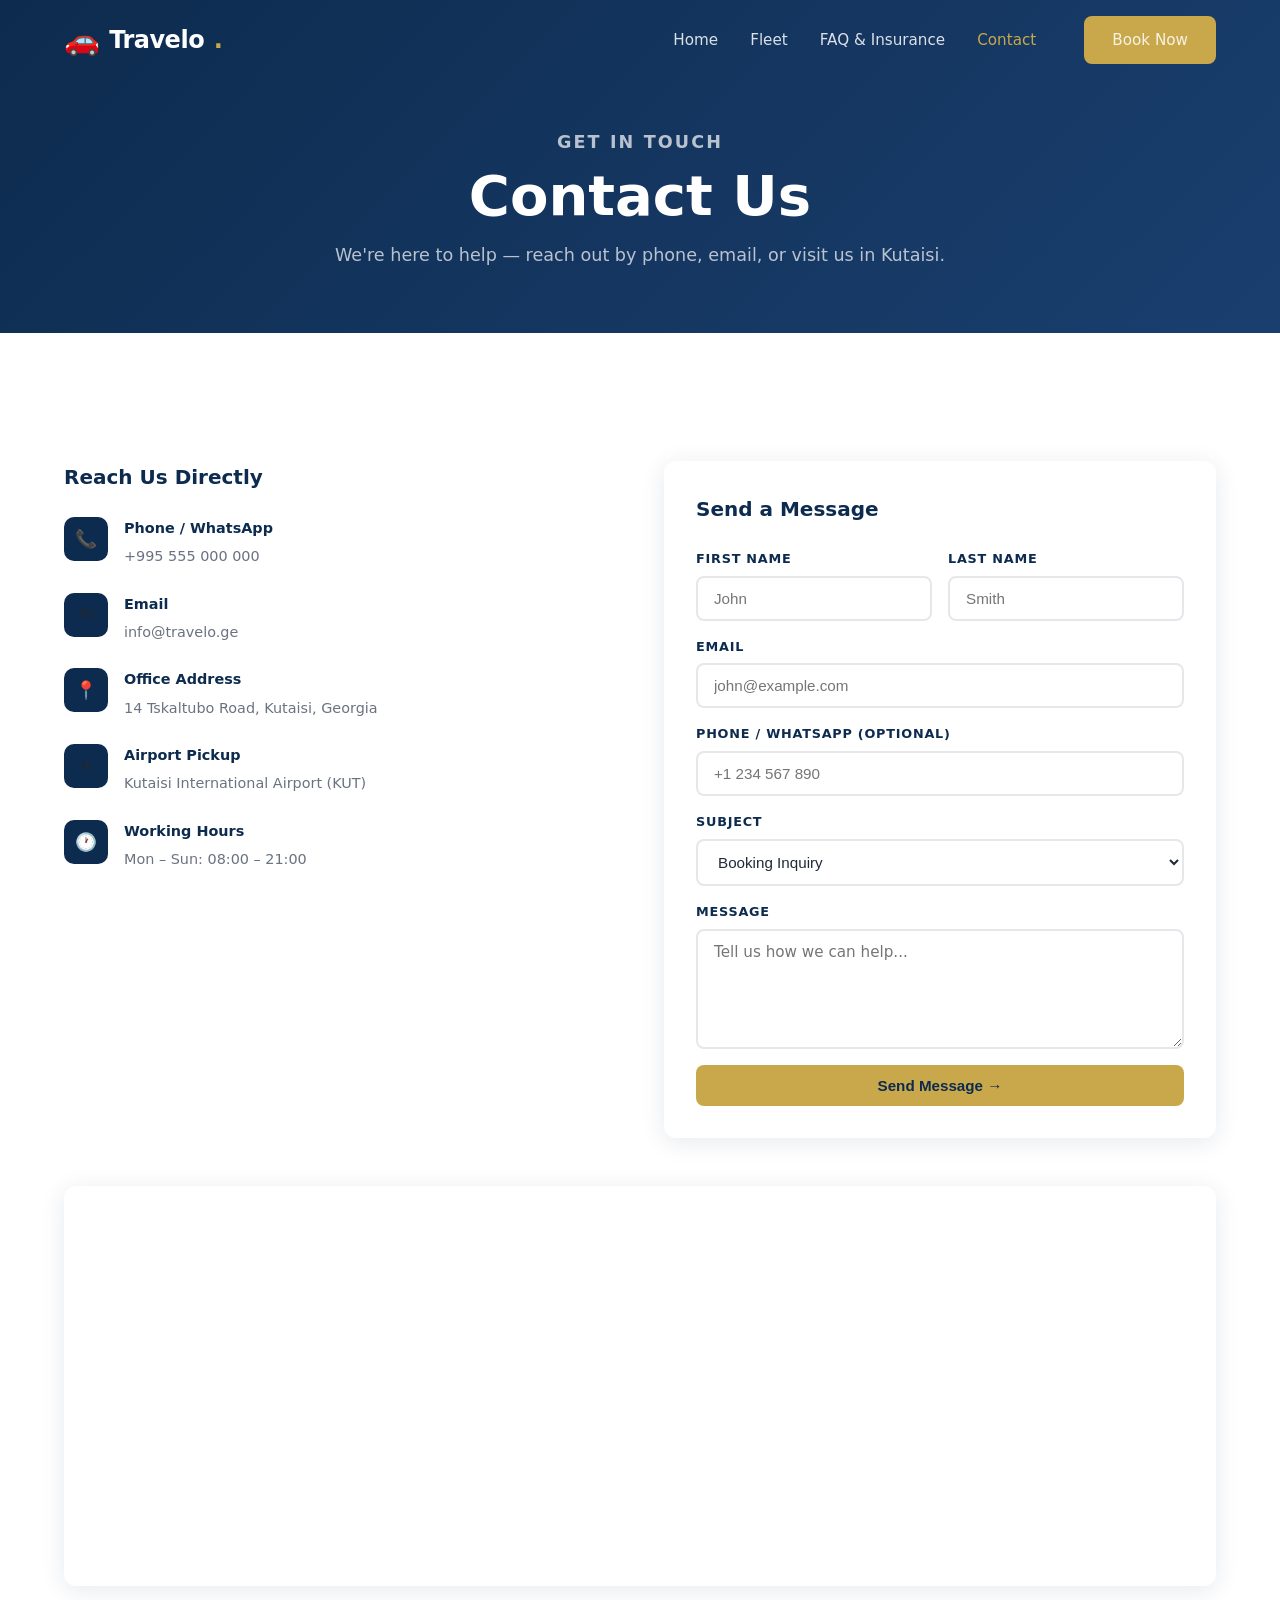
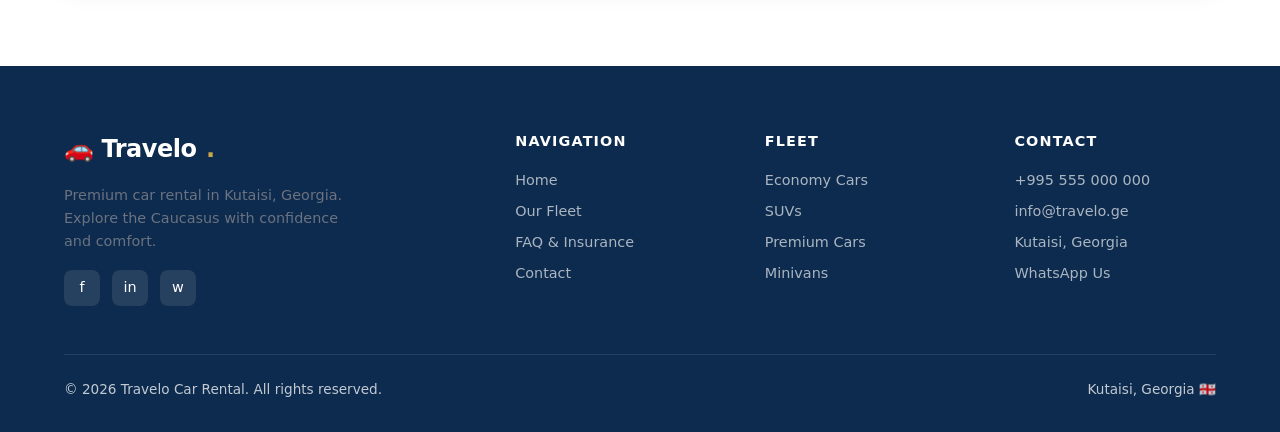
==== contact.html @ a62c53f2 "Add contact page with real map, update branding to Travelo" ====
<!DOCTYPE html>
<html lang="en">
<head>
  <meta charset="UTF-8" />
  <meta name="viewport" content="width=device-width, initial-scale=1.0" />
  <title>Contact – Travelo Car Rental Kutaisi</title>
  <meta name="description" content="Contact Travelo Car Rental in Kutaisi, Georgia. Call, email, or visit us." />
  <link rel="stylesheet" href="css/styles.css" />
</head>
<body>

<!-- NAVBAR -->
<nav class="navbar scrolled">
  <div class="container">
    <a href="index.html" class="logo">
      <span class="logo-icon">🚗</span>
      Travelo<span>.</span>
    </a>
    <ul class="nav-links">
      <li><a href="index.html">Home</a></li>
      <li><a href="fleet.html">Fleet</a></li>
      <li><a href="faq.html">FAQ & Insurance</a></li>
      <li><a href="contact.html" class="active">Contact</a></li>
      <li class="nav-cta"><a href="index.html#booking" class="btn btn-primary">Book Now</a></li>
    </ul>
    <button class="hamburger" aria-label="Toggle menu">
      <span></span><span></span><span></span>
    </button>
  </div>
</nav>

<!-- PAGE HERO -->
<section class="page-hero">
  <div class="container">
    <p class="section-label">Get in Touch</p>
    <h1>Contact Us</h1>
    <p>We're here to help — reach out by phone, email, or visit us in Kutaisi.</p>
  </div>
</section>

<!-- CONTACT SECTION -->
<section class="section">
  <div class="container">
    <div class="contact-grid">

      <!-- Contact Info -->
      <div class="contact-info">
        <h3>Reach Us Directly</h3>

        <div class="contact-item">
          <div class="contact-item-icon">📞</div>
          <div class="contact-item-text">
            <strong>Phone / WhatsApp</strong>
            <span><a href="tel:+995555000000">+995 555 000 000</a></span>
          </div>
        </div>

        <div class="contact-item">
          <div class="contact-item-icon">✉️</div>
          <div class="contact-item-text">
            <strong>Email</strong>
            <span><a href="mailto:info@travelo.ge">info@travelo.ge</a></span>
          </div>
        </div>

        <div class="contact-item">
          <div class="contact-item-icon">📍</div>
          <div class="contact-item-text">
            <strong>Office Address</strong>
            <span>14 Tskaltubo Road, Kutaisi, Georgia</span>
          </div>
        </div>

        <div class="contact-item">
          <div class="contact-item-icon">✈️</div>
          <div class="contact-item-text">
            <strong>Airport Pickup</strong>
            <span>Kutaisi International Airport (KUT)</span>
          </div>
        </div>

        <div class="contact-item">
          <div class="contact-item-icon">🕐</div>
          <div class="contact-item-text">
            <strong>Working Hours</strong>
            <span>Mon – Sun: 08:00 – 21:00</span>
          </div>
        </div>
      </div>

      <!-- Contact Form -->
      <div class="contact-form">
        <h3>Send a Message</h3>
        <form id="contactForm">
          <div class="form-row">
            <div class="form-group">
              <label for="firstName">First Name</label>
              <input type="text" id="firstName" placeholder="John" required />
            </div>
            <div class="form-group">
              <label for="lastName">Last Name</label>
              <input type="text" id="lastName" placeholder="Smith" required />
            </div>
          </div>
          <div class="form-group">
            <label for="email">Email</label>
            <input type="email" id="email" placeholder="john@example.com" required />
          </div>
          <div class="form-group">
            <label for="phone">Phone / WhatsApp (optional)</label>
            <input type="tel" id="phone" placeholder="+1 234 567 890" />
          </div>
          <div class="form-group">
            <label for="subject">Subject</label>
            <select id="subject">
              <option>Booking Inquiry</option>
              <option>Pricing Question</option>
              <option>Airport Pickup</option>
              <option>Insurance Question</option>
              <option>Other</option>
            </select>
          </div>
          <div class="form-group">
            <label for="message">Message</label>
            <textarea id="message" placeholder="Tell us how we can help..." required></textarea>
          </div>
          <button type="submit" class="btn btn-primary" style="width:100%;justify-content:center;">Send Message →</button>
        </form>
      </div>

    </div>

    <!-- MAP -->
    <div class="map-container">
      <iframe
        src="https://www.google.com/maps/embed?pb=!1m18!1m12!1m3!1d47803.45!2d42.6845!3d42.2679!2m3!1f0!2f0!3f0!3m2!1i1024!2i768!4f13.1!3m3!1m2!1s0x405c8b2e9b1e1e1f%3A0x1234567890abcdef!2sKutaisi%2C%20Georgia!5e0!3m2!1sen!2s!4v1234567890"
        allowfullscreen=""
        loading="lazy"
        referrerpolicy="no-referrer-when-downgrade"
        title="Travelo Car Rental location in Kutaisi, Georgia">
      </iframe>
    </div>
  </div>
</section>

<!-- FOOTER -->
<footer class="footer">
  <div class="container">
    <div class="footer-grid">
      <div class="footer-brand">
        <a href="index.html" class="logo">🚗 Travelo<span>.</span></a>
        <p>Premium car rental in Kutaisi, Georgia. Explore the Caucasus with confidence and comfort.</p>
        <div class="social-links mt-2">
          <a href="#" class="social-link" aria-label="Facebook">f</a>
          <a href="#" class="social-link" aria-label="Instagram">in</a>
          <a href="#" class="social-link" aria-label="WhatsApp">w</a>
        </div>
      </div>
      <div class="footer-col">
        <h4>Navigation</h4>
        <a href="index.html">Home</a>
        <a href="fleet.html">Our Fleet</a>
        <a href="faq.html">FAQ & Insurance</a>
        <a href="contact.html">Contact</a>
      </div>
      <div class="footer-col">
        <h4>Fleet</h4>
        <a href="fleet.html">Economy Cars</a>
        <a href="fleet.html">SUVs</a>
        <a href="fleet.html">Premium Cars</a>
        <a href="fleet.html">Minivans</a>
      </div>
      <div class="footer-col">
        <h4>Contact</h4>
        <a href="tel:+995555000000">+995 555 000 000</a>
        <a href="mailto:info@travelo.ge">info@travelo.ge</a>
        <a href="#">Kutaisi, Georgia</a>
        <a href="#">WhatsApp Us</a>
      </div>
    </div>
    <div class="footer-bottom">
      <span>© 2026 Travelo Car Rental. All rights reserved.</span>
      <span>Kutaisi, Georgia 🇬🇪</span>
    </div>
  </div>
</footer>

<script src="js/main.js"></script>
</body>
</html>
---- css/styles.css ----
/* ===== RESET & BASE ===== */
*, *::before, *::after { box-sizing: border-box; margin: 0; padding: 0; }

:root {
  --navy: #0d2b4e;
  --navy-light: #1a3f6f;
  --gold: #c9a84c;
  --gold-light: #e8c96a;
  --white: #ffffff;
  --off-white: #f5f7fa;
  --gray: #6b7280;
  --gray-light: #e5e7eb;
  --text: #1f2937;
  --shadow: 0 4px 24px rgba(13,43,78,0.10);
  --radius: 12px;
  --transition: 0.25s ease;
}

html { scroll-behavior: smooth; }

body {
  font-family: 'Segoe UI', system-ui, -apple-system, sans-serif;
  color: var(--text);
  background: var(--white);
  line-height: 1.6;
}

img { max-width: 100%; display: block; }
a { text-decoration: none; color: inherit; }
ul { list-style: none; }

/* ===== TYPOGRAPHY ===== */
h1 { font-size: clamp(2rem, 5vw, 3.5rem); font-weight: 800; line-height: 1.15; }
h2 { font-size: clamp(1.6rem, 3vw, 2.4rem); font-weight: 700; }
h3 { font-size: 1.25rem; font-weight: 600; }
p  { color: var(--gray); }

.section-label {
  display: inline-block;
  font-size: 0.8rem;
  font-weight: 700;
  letter-spacing: 0.12em;
  text-transform: uppercase;
  color: var(--gold);
  margin-bottom: 0.5rem;
}

/* ===== BUTTONS ===== */
.btn {
  display: inline-flex;
  align-items: center;
  gap: 0.5rem;
  padding: 0.75rem 1.75rem;
  border-radius: 8px;
  font-weight: 600;
  font-size: 0.95rem;
  cursor: pointer;
  border: none;
  transition: var(--transition);
}

.btn-primary {
  background: var(--gold);
  color: var(--navy);
}
.btn-primary:hover { background: var(--gold-light); transform: translateY(-1px); }

.btn-outline {
  background: transparent;
  color: var(--white);
  border: 2px solid var(--white);
}
.btn-outline:hover { background: var(--white); color: var(--navy); }

.btn-navy {
  background: var(--navy);
  color: var(--white);
}
.btn-navy:hover { background: var(--navy-light); transform: translateY(-1px); }

/* ===== LAYOUT ===== */
.container { max-width: 1200px; margin: 0 auto; padding: 0 1.5rem; }
.section { padding: 5rem 0; }
.section-alt { background: var(--off-white); }

/* ===== NAVBAR ===== */
.navbar {
  position: fixed;
  top: 0; left: 0; right: 0;
  z-index: 1000;
  padding: 1rem 0;
  transition: var(--transition);
}
.navbar.scrolled {
  background: var(--navy);
  box-shadow: var(--shadow);
  padding: 0.6rem 0;
}
.navbar .container {
  display: flex;
  align-items: center;
  justify-content: space-between;
}
.logo {
  display: flex;
  align-items: center;
  gap: 0.6rem;
  color: var(--white);
  font-size: 1.5rem;
  font-weight: 800;
  letter-spacing: -0.02em;
}
.logo span { color: var(--gold); }
.logo-icon { font-size: 1.8rem; }

.nav-links {
  display: flex;
  align-items: center;
  gap: 2rem;
}
.nav-links a {
  color: rgba(255,255,255,0.85);
  font-weight: 500;
  font-size: 0.95rem;
  transition: var(--transition);
}
.nav-links a:hover, .nav-links a.active { color: var(--gold); }

.nav-cta { margin-left: 1rem; }

.hamburger {
  display: none;
  flex-direction: column;
  gap: 5px;
  cursor: pointer;
  background: none;
  border: none;
  padding: 4px;
}
.hamburger span {
  display: block;
  width: 24px;
  height: 2px;
  background: var(--white);
  border-radius: 2px;
  transition: var(--transition);
}

/* ===== HERO ===== */
.hero {
  min-height: 100vh;
  background: linear-gradient(135deg, var(--navy) 0%, var(--navy-light) 60%, #1e4d8c 100%);
  display: flex;
  align-items: center;
  position: relative;
  overflow: hidden;
  padding-top: 80px;
}
.hero::before {
  content: '';
  position: absolute;
  inset: 0;
  background: url('https://images.unsplash.com/photo-1503376780353-7e6692767b70?w=1600&q=80') center/cover no-repeat;
  opacity: 0.12;
}
.hero-content {
  position: relative;
  z-index: 1;
  max-width: 680px;
}
.hero-content h1 { color: var(--white); margin-bottom: 1rem; }
.hero-content p {
  color: rgba(255,255,255,0.75);
  font-size: 1.15rem;
  margin-bottom: 2rem;
  max-width: 520px;
}
.hero-badges {
  display: flex;
  gap: 1.5rem;
  margin-top: 2.5rem;
  flex-wrap: wrap;
}
.hero-badge {
  display: flex;
  align-items: center;
  gap: 0.5rem;
  color: rgba(255,255,255,0.8);
  font-size: 0.9rem;
}
.hero-badge .icon { color: var(--gold); font-size: 1.1rem; }

/* ===== BOOKING FORM ===== */
.booking-section {
  background: var(--white);
  padding: 0;
  margin-top: -1px;
}
.booking-card {
  background: var(--white);
  border-radius: var(--radius);
  box-shadow: 0 8px 40px rgba(13,43,78,0.15);
  padding: 2rem;
  margin-top: -3rem;
  position: relative;
  z-index: 10;
}
.booking-card h2 {
  font-size: 1.3rem;
  color: var(--navy);
  margin-bottom: 1.5rem;
  display: flex;
  align-items: center;
  gap: 0.5rem;
}
.booking-grid {
  display: grid;
  grid-template-columns: repeat(auto-fit, minmax(180px, 1fr));
  gap: 1rem;
  align-items: end;
}
.form-group { display: flex; flex-direction: column; gap: 0.4rem; }
.form-group label {
  font-size: 0.8rem;
  font-weight: 600;
  text-transform: uppercase;
  letter-spacing: 0.06em;
  color: var(--navy);
}
.form-group input,
.form-group select {
  padding: 0.75rem 1rem;
  border: 2px solid var(--gray-light);
  border-radius: 8px;
  font-size: 0.95rem;
  color: var(--text);
  background: var(--white);
  transition: var(--transition);
  width: 100%;
}
.form-group input:focus,
.form-group select:focus {
  outline: none;
  border-color: var(--navy);
}
.booking-submit { align-self: flex-end; }
.booking-submit .btn { width: 100%; justify-content: center; padding: 0.78rem 1.5rem; }

/* ===== STATS ===== */
.stats-grid {
  display: grid;
  grid-template-columns: repeat(auto-fit, minmax(160px, 1fr));
  gap: 2rem;
  text-align: center;
}
.stat-number {
  font-size: 2.5rem;
  font-weight: 800;
  color: var(--navy);
  line-height: 1;
}
.stat-number span { color: var(--gold); }
.stat-label { font-size: 0.9rem; color: var(--gray); margin-top: 0.3rem; }

/* ===== FLEET ===== */
.fleet-grid {
  display: grid;
  grid-template-columns: repeat(auto-fill, minmax(300px, 1fr));
  gap: 1.75rem;
  margin-top: 3rem;
}
.car-card {
  background: var(--white);
  border-radius: var(--radius);
  overflow: hidden;
  box-shadow: var(--shadow);
  transition: var(--transition);
  border: 1px solid var(--gray-light);
}
.car-card:hover { transform: translateY(-4px); box-shadow: 0 12px 40px rgba(13,43,78,0.15); }
.car-img {
  width: 100%;
  height: 200px;
  object-fit: cover;
  background: var(--off-white);
}
.car-img-placeholder {
  width: 100%;
  height: 200px;
  background: linear-gradient(135deg, #e8edf5, #d0daea);
  display: flex;
  align-items: center;
  justify-content: center;
  font-size: 4rem;
}
.car-body { padding: 1.25rem; }
.car-category {
  font-size: 0.75rem;
  font-weight: 700;
  text-transform: uppercase;
  letter-spacing: 0.1em;
  color: var(--gold);
  margin-bottom: 0.3rem;
}
.car-name { font-size: 1.2rem; font-weight: 700; color: var(--navy); margin-bottom: 0.75rem; }
.car-specs {
  display: flex;
  gap: 1rem;
  margin-bottom: 1rem;
  flex-wrap: wrap;
}
.car-spec {
  display: flex;
  align-items: center;
  gap: 0.35rem;
  font-size: 0.85rem;
  color: var(--gray);
}
.car-spec .icon { color: var(--navy); }
.car-footer {
  display: flex;
  align-items: center;
  justify-content: space-between;
  padding-top: 1rem;
  border-top: 1px solid var(--gray-light);
}
.car-price { font-size: 1.4rem; font-weight: 800; color: var(--navy); }
.car-price small { font-size: 0.75rem; font-weight: 400; color: var(--gray); }

/* ===== REVIEWS ===== */
.reviews-grid {
  display: grid;
  grid-template-columns: repeat(auto-fill, minmax(280px, 1fr));
  gap: 1.5rem;
  margin-top: 3rem;
}
.review-card {
  background: var(--white);
  border-radius: var(--radius);
  padding: 1.5rem;
  box-shadow: var(--shadow);
  border: 1px solid var(--gray-light);
}
.review-stars { color: var(--gold); font-size: 1rem; margin-bottom: 0.75rem; letter-spacing: 2px; }
.review-text { color: var(--text); font-size: 0.95rem; line-height: 1.7; margin-bottom: 1rem; font-style: italic; }
.review-author { display: flex; align-items: center; gap: 0.75rem; }
.review-avatar {
  width: 42px; height: 42px;
  border-radius: 50%;
  background: var(--navy);
  color: var(--white);
  display: flex; align-items: center; justify-content: center;
  font-weight: 700; font-size: 0.9rem;
  flex-shrink: 0;
}
.review-name { font-weight: 600; font-size: 0.9rem; color: var(--navy); }
.review-location { font-size: 0.8rem; color: var(--gray); }

/* ===== WHY US ===== */
.features-grid {
  display: grid;
  grid-template-columns: repeat(auto-fit, minmax(220px, 1fr));
  gap: 2rem;
  margin-top: 3rem;
}
.feature-card {
  text-align: center;
  padding: 2rem 1.5rem;
  border-radius: var(--radius);
  background: var(--white);
  box-shadow: var(--shadow);
  transition: var(--transition);
}
.feature-card:hover { transform: translateY(-3px); }
.feature-icon {
  width: 64px; height: 64px;
  background: linear-gradient(135deg, var(--navy), var(--navy-light));
  border-radius: 16px;
  display: flex; align-items: center; justify-content: center;
  font-size: 1.75rem;
  margin: 0 auto 1rem;
}
.feature-card h3 { color: var(--navy); margin-bottom: 0.5rem; }

/* ===== FAQ ===== */
.faq-list { margin-top: 2.5rem; max-width: 800px; margin-left: auto; margin-right: auto; }
.faq-item {
  border: 1px solid var(--gray-light);
  border-radius: var(--radius);
  margin-bottom: 0.75rem;
  overflow: hidden;
}
.faq-question {
  width: 100%;
  background: var(--white);
  border: none;
  padding: 1.25rem 1.5rem;
  text-align: left;
  font-size: 1rem;
  font-weight: 600;
  color: var(--navy);
  cursor: pointer;
  display: flex;
  justify-content: space-between;
  align-items: center;
  transition: var(--transition);
}
.faq-question:hover { background: var(--off-white); }
.faq-question.open { background: var(--navy); color: var(--white); }
.faq-chevron { transition: transform 0.3s ease; font-size: 1.1rem; }
.faq-question.open .faq-chevron { transform: rotate(180deg); }
.faq-answer {
  max-height: 0;
  overflow: hidden;
  transition: max-height 0.35s ease, padding 0.35s ease;
  background: var(--off-white);
}
.faq-answer.open { max-height: 300px; }
.faq-answer p { padding: 1.25rem 1.5rem; color: var(--gray); line-height: 1.8; }

/* ===== CONTACT ===== */
.contact-grid {
  display: grid;
  grid-template-columns: 1fr 1fr;
  gap: 3rem;
  align-items: start;
  margin-top: 3rem;
}
.contact-info h3 { color: var(--navy); margin-bottom: 1.5rem; }
.contact-item {
  display: flex;
  gap: 1rem;
  margin-bottom: 1.5rem;
  align-items: flex-start;
}
.contact-item-icon {
  width: 44px; height: 44px;
  background: var(--navy);
  border-radius: 10px;
  display: flex; align-items: center; justify-content: center;
  font-size: 1.1rem;
  flex-shrink: 0;
}
.contact-item-text strong { display: block; color: var(--navy); font-size: 0.9rem; margin-bottom: 0.2rem; }
.contact-item-text span { color: var(--gray); font-size: 0.9rem; }

.contact-form { background: var(--white); border-radius: var(--radius); padding: 2rem; box-shadow: var(--shadow); }
.contact-form h3 { color: var(--navy); margin-bottom: 1.5rem; }
.form-row { display: grid; grid-template-columns: 1fr 1fr; gap: 1rem; }
.contact-form .form-group { margin-bottom: 1rem; }
.contact-form textarea {
  padding: 0.75rem 1rem;
  border: 2px solid var(--gray-light);
  border-radius: 8px;
  font-size: 0.95rem;
  color: var(--text);
  width: 100%;
  resize: vertical;
  min-height: 120px;
  font-family: inherit;
  transition: var(--transition);
}
.contact-form textarea:focus { outline: none; border-color: var(--navy); }

.map-container {
  border-radius: var(--radius);
  overflow: hidden;
  box-shadow: var(--shadow);
  margin-top: 3rem;
  height: 400px;
}
.map-container iframe { width: 100%; height: 100%; border: none; }

/* ===== FOOTER ===== */
.footer {
  background: var(--navy);
  color: rgba(255,255,255,0.75);
  padding: 4rem 0 2rem;
}
.footer-grid {
  display: grid;
  grid-template-columns: 2fr 1fr 1fr 1fr;
  gap: 3rem;
  margin-bottom: 3rem;
}
.footer-brand p { margin-top: 1rem; font-size: 0.9rem; max-width: 280px; }
.footer-col h4 { color: var(--white); font-size: 0.9rem; font-weight: 700; text-transform: uppercase; letter-spacing: 0.08em; margin-bottom: 1rem; }
.footer-col a { display: block; color: rgba(255,255,255,0.65); font-size: 0.9rem; margin-bottom: 0.5rem; transition: var(--transition); }
.footer-col a:hover { color: var(--gold); }
.footer-bottom {
  border-top: 1px solid rgba(255,255,255,0.1);
  padding-top: 1.5rem;
  display: flex;
  justify-content: space-between;
  align-items: center;
  font-size: 0.85rem;
  flex-wrap: wrap;
  gap: 1rem;
}
.social-links { display: flex; gap: 0.75rem; }
.social-link {
  width: 36px; height: 36px;
  background: rgba(255,255,255,0.1);
  border-radius: 8px;
  display: flex; align-items: center; justify-content: center;
  color: var(--white);
  transition: var(--transition);
  font-size: 0.9rem;
}
.social-link:hover { background: var(--gold); color: var(--navy); }

/* ===== PAGE HERO (inner pages) ===== */
.page-hero {
  background: linear-gradient(135deg, var(--navy), var(--navy-light));
  padding: 8rem 0 4rem;
  text-align: center;
  color: var(--white);
}
.page-hero h1 { color: var(--white); margin-bottom: 0.75rem; }
.page-hero p { color: rgba(255,255,255,0.7); font-size: 1.1rem; }

/* ===== INSURANCE BANNER ===== */
.insurance-grid {
  display: grid;
  grid-template-columns: repeat(auto-fit, minmax(220px, 1fr));
  gap: 1.5rem;
  margin-top: 3rem;
}
.insurance-card {
  background: var(--navy);
  color: var(--white);
  border-radius: var(--radius);
  padding: 1.75rem;
  text-align: center;
}
.insurance-card .icon { font-size: 2.5rem; margin-bottom: 1rem; }
.insurance-card h3 { color: var(--white); margin-bottom: 0.5rem; }
.insurance-card p { color: rgba(255,255,255,0.7); font-size: 0.9rem; }

/* ===== RESPONSIVE ===== */
@media (max-width: 900px) {
  .footer-grid { grid-template-columns: 1fr 1fr; }
  .contact-grid { grid-template-columns: 1fr; }
}

@media (max-width: 768px) {
  .nav-links { display: none; flex-direction: column; position: absolute; top: 100%; left: 0; right: 0; background: var(--navy); padding: 1.5rem; gap: 1rem; }
  .nav-links.open { display: flex; }
  .hamburger { display: flex; }
  .booking-grid { grid-template-columns: 1fr 1fr; }
  .form-row { grid-template-columns: 1fr; }
  .hero-badges { gap: 1rem; }
}

@media (max-width: 520px) {
  .booking-grid { grid-template-columns: 1fr; }
  .footer-grid { grid-template-columns: 1fr; }
  .stats-grid { grid-template-columns: 1fr 1fr; }
  .footer-bottom { flex-direction: column; text-align: center; }
}

/* ===== UTILITY ===== */
.text-center { text-align: center; }
.text-navy { color: var(--navy); }
.mt-1 { margin-top: 0.5rem; }
.mt-2 { margin-top: 1rem; }
.mt-3 { margin-top: 1.5rem; }
.mb-2 { margin-bottom: 1rem; }
.section-header { text-align: center; max-width: 600px; margin: 0 auto 1rem; }
.section-header p { margin-top: 0.75rem; font-size: 1.05rem; }
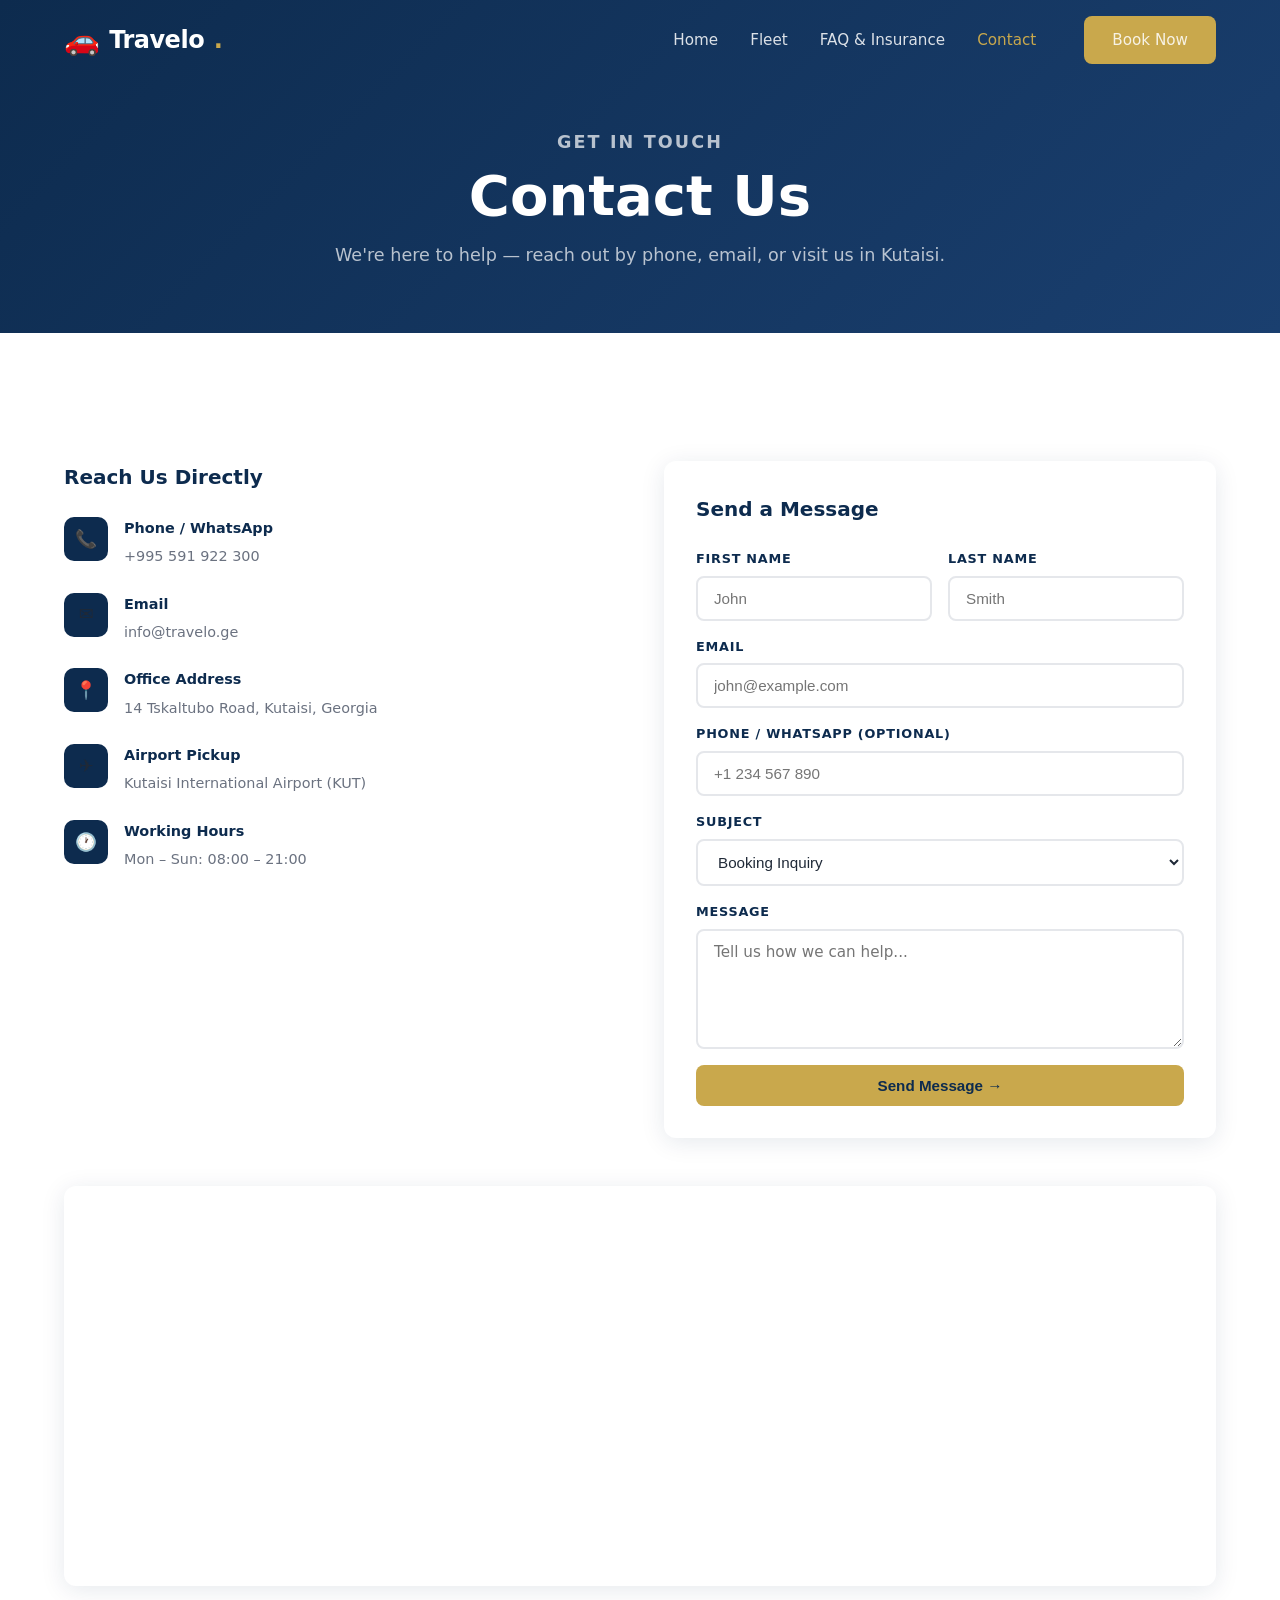
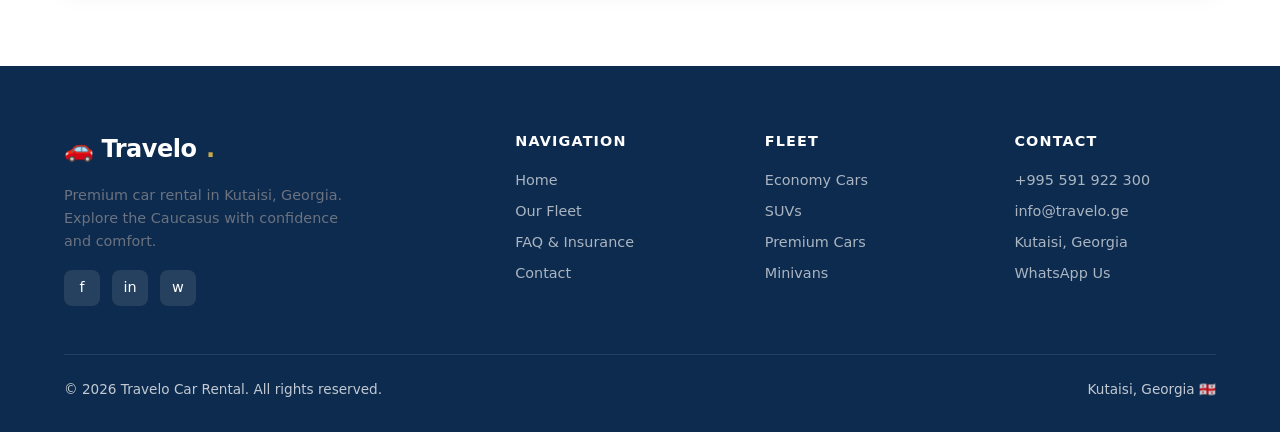
==== commit 5423be14: "Update phone number" ====
--- a/contact.html
+++ b/contact.html
@@ -51,7 +51,7 @@
           <div class="contact-item-icon">📞</div>
           <div class="contact-item-text">
             <strong>Phone / WhatsApp</strong>
-            <span><a href="tel:+995555000000">+995 555 000 000</a></span>
+            <span><a href="tel:+995591922300">+995 591 922 300</a></span>
           </div>
         </div>
 
@@ -172,7 +172,7 @@
       </div>
       <div class="footer-col">
         <h4>Contact</h4>
-        <a href="tel:+995555000000">+995 555 000 000</a>
+        <a href="tel:+995591922300">+995 591 922 300</a>
         <a href="mailto:info@travelo.ge">info@travelo.ge</a>
         <a href="#">Kutaisi, Georgia</a>
         <a href="#">WhatsApp Us</a>
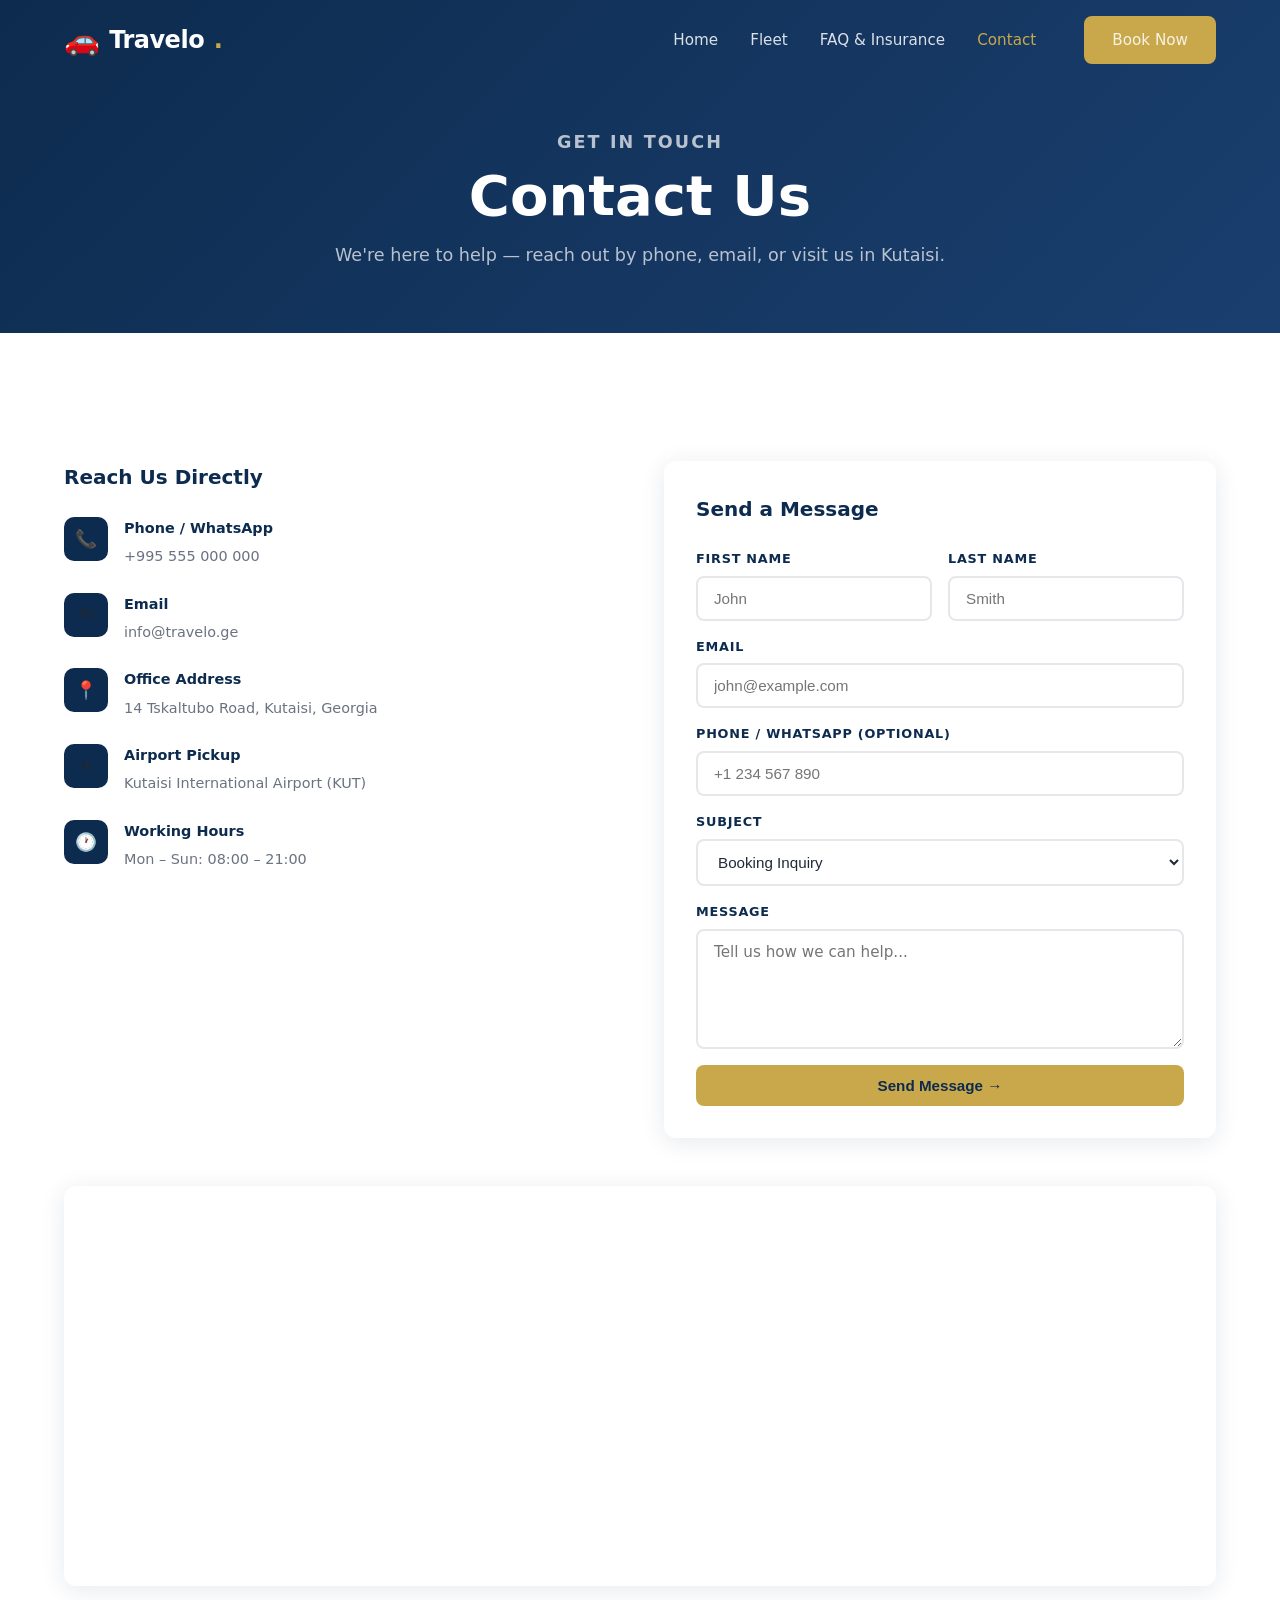
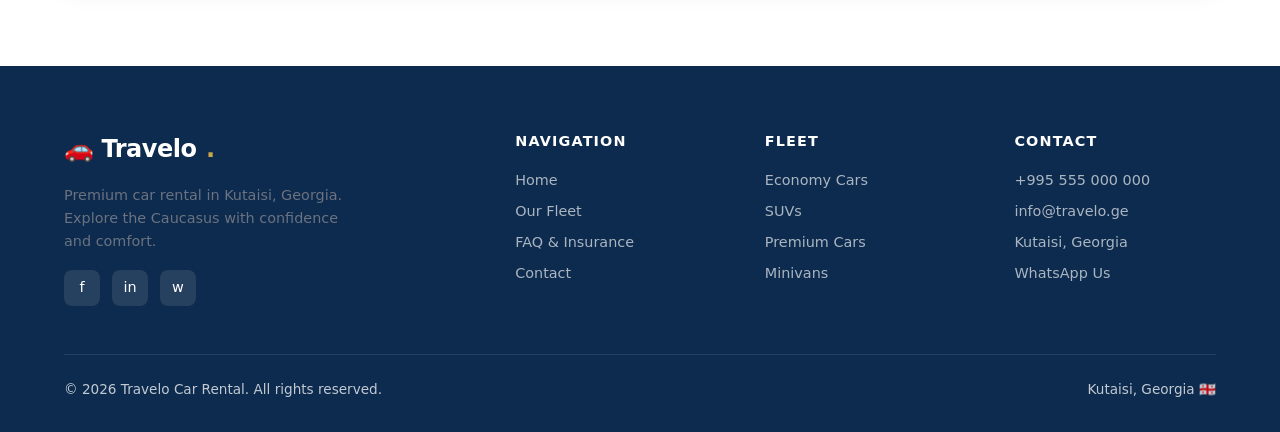
==== commit d3668621: "Revert phone to original" ====
--- a/contact.html
+++ b/contact.html
@@ -51,7 +51,7 @@
           <div class="contact-item-icon">📞</div>
           <div class="contact-item-text">
             <strong>Phone / WhatsApp</strong>
-            <span><a href="tel:+995591922300">+995 591 922 300</a></span>
+            <span><a href="tel:+995555000000">+995 555 000 000</a></span>
           </div>
         </div>
 
@@ -133,7 +133,7 @@
     <!-- MAP -->
     <div class="map-container">
       <iframe
-        src="https://www.google.com/maps/embed?pb=!1m18!1m12!1m3!1d47803.45!2d42.6845!3d42.2679!2m3!1f0!2f0!3f0!3m2!1i1024!2i768!4f13.1!3m3!1m2!1s0x405c8b2e9b1e1e1f%3A0x1234567890abcdef!2sKutaisi%2C%20Georgia!5e0!3m2!1sen!2s!4v1234567890"
+        src="https://maps.google.com/maps?q=42.33105,42.567383&z=17&output=embed"
         allowfullscreen=""
         loading="lazy"
         referrerpolicy="no-referrer-when-downgrade"
@@ -172,7 +172,7 @@
       </div>
       <div class="footer-col">
         <h4>Contact</h4>
-        <a href="tel:+995591922300">+995 591 922 300</a>
+        <a href="tel:+995555000000">+995 555 000 000</a>
         <a href="mailto:info@travelo.ge">info@travelo.ge</a>
         <a href="#">Kutaisi, Georgia</a>
         <a href="#">WhatsApp Us</a>
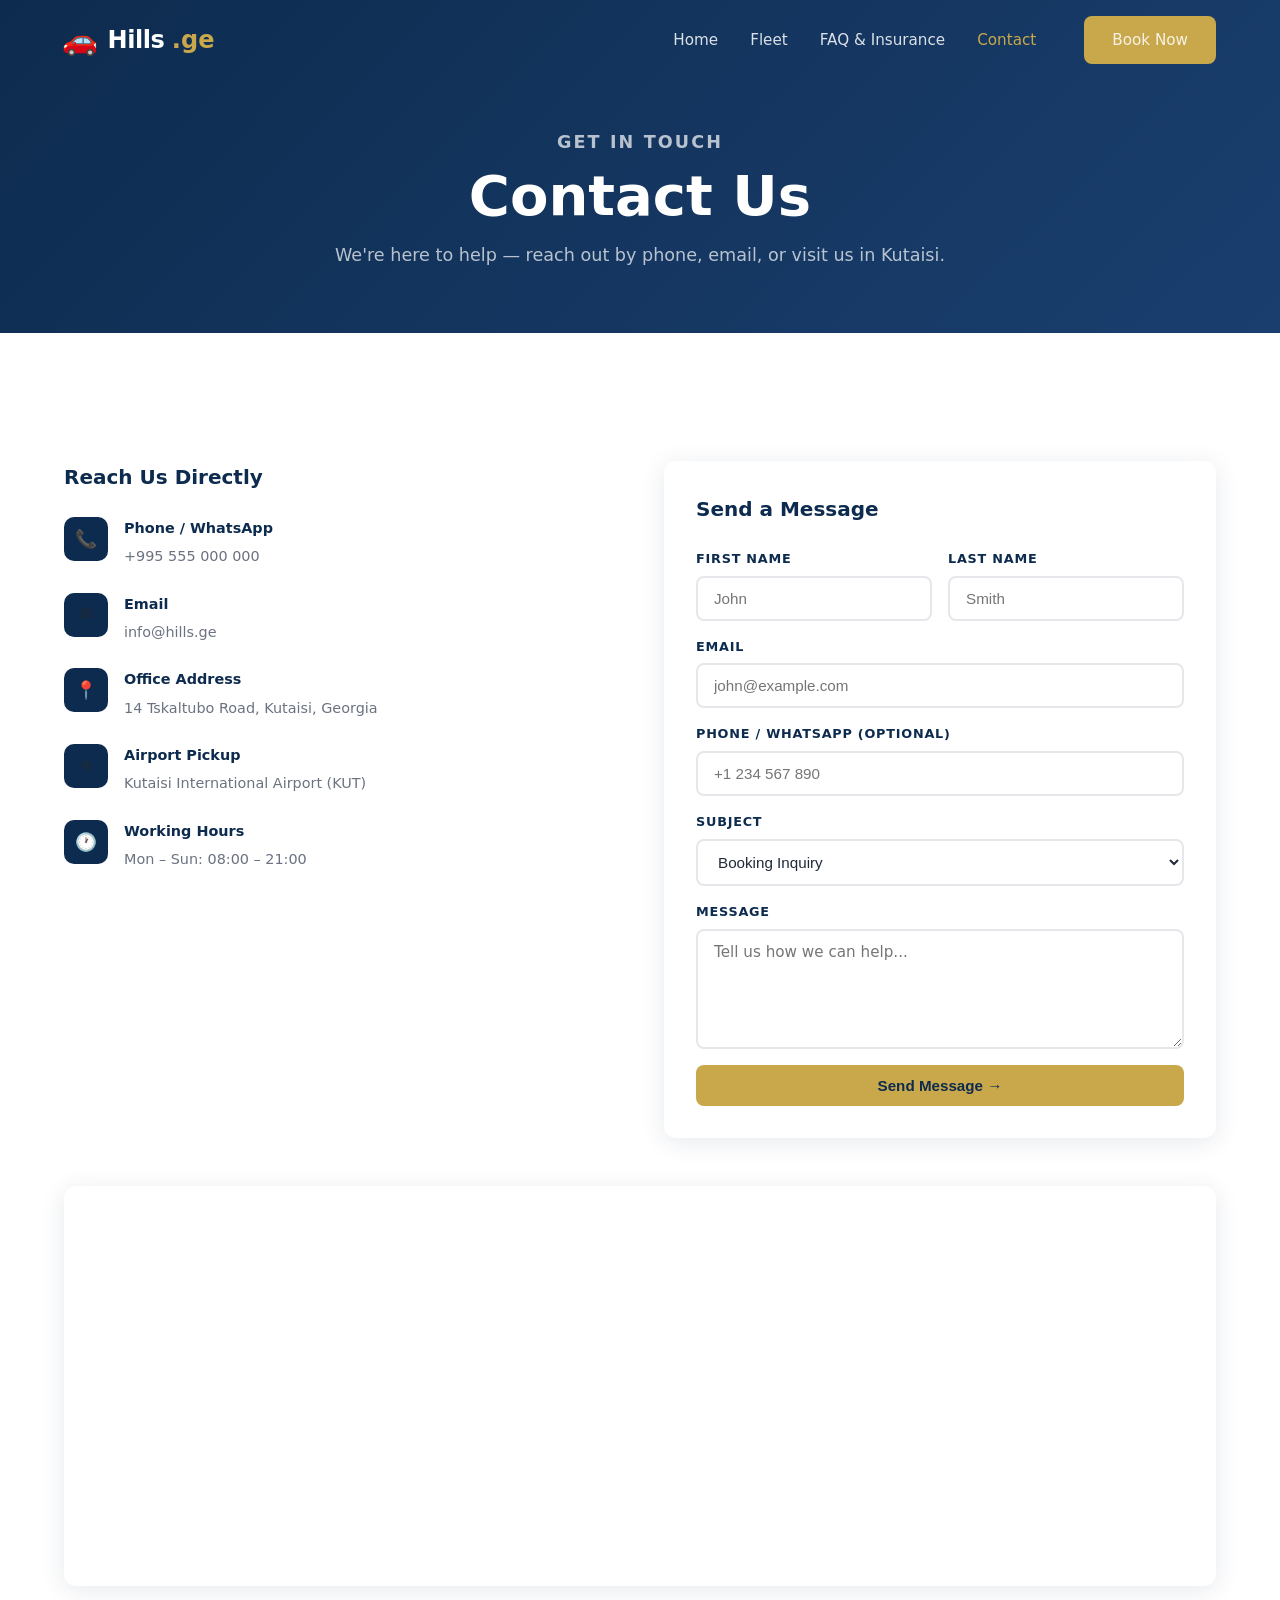
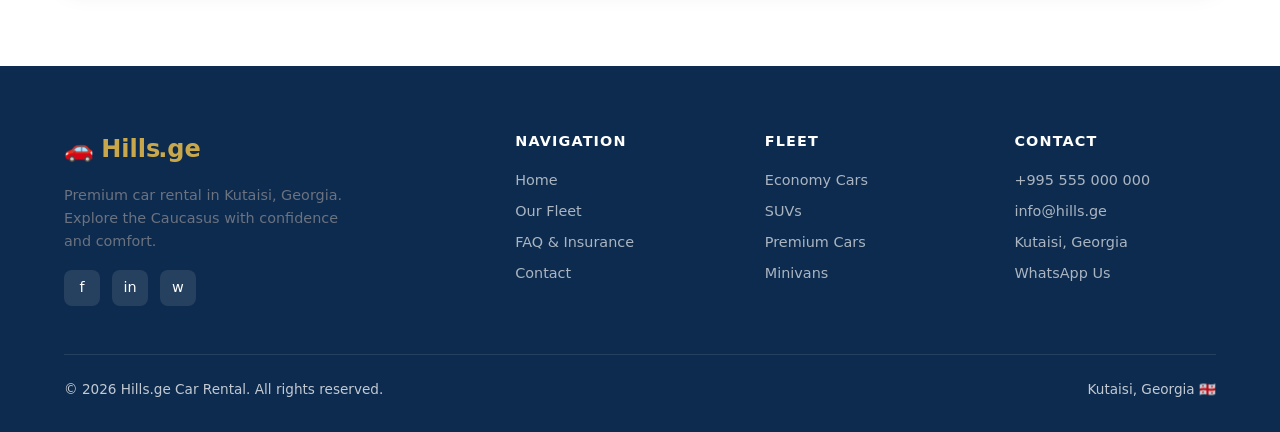
==== commit 25c4a073: "Fix logo gap between Hills and .ge" ====
--- a/contact.html
+++ b/contact.html
@@ -3,8 +3,8 @@
 <head>
   <meta charset="UTF-8" />
   <meta name="viewport" content="width=device-width, initial-scale=1.0" />
-  <title>Contact – Travelo Car Rental Kutaisi</title>
-  <meta name="description" content="Contact Travelo Car Rental in Kutaisi, Georgia. Call, email, or visit us." />
+  <title>Contact – Hills.ge Car Rental Kutaisi</title>
+  <meta name="description" content="Contact Hills.ge Car Rental in Kutaisi, Georgia. Call, email, or visit us." />
   <link rel="stylesheet" href="css/styles.css" />
 </head>
 <body>
@@ -14,7 +14,7 @@
   <div class="container">
     <a href="index.html" class="logo">
       <span class="logo-icon">🚗</span>
-      Travelo<span>.</span>
+      Hills<span>.ge</span>
     </a>
     <ul class="nav-links">
       <li><a href="index.html">Home</a></li>
@@ -59,7 +59,7 @@
           <div class="contact-item-icon">✉️</div>
           <div class="contact-item-text">
             <strong>Email</strong>
-            <span><a href="mailto:info@travelo.ge">info@travelo.ge</a></span>
+            <span><a href="mailto:info@hills.ge">info@hills.ge</a></span>
           </div>
         </div>
 
@@ -137,7 +137,7 @@
         allowfullscreen=""
         loading="lazy"
         referrerpolicy="no-referrer-when-downgrade"
-        title="Travelo Car Rental location in Kutaisi, Georgia">
+        title="Hills.ge Car Rental location in Kutaisi, Georgia">
       </iframe>
     </div>
   </div>
@@ -148,7 +148,7 @@
   <div class="container">
     <div class="footer-grid">
       <div class="footer-brand">
-        <a href="index.html" class="logo">🚗 Travelo<span>.</span></a>
+        <a href="index.html" class="logo">🚗 <span class="logo-text">Hills<span class="logo-dot">.ge</span></span></a>
         <p>Premium car rental in Kutaisi, Georgia. Explore the Caucasus with confidence and comfort.</p>
         <div class="social-links mt-2">
           <a href="#" class="social-link" aria-label="Facebook">f</a>
@@ -173,13 +173,13 @@
       <div class="footer-col">
         <h4>Contact</h4>
         <a href="tel:+995555000000">+995 555 000 000</a>
-        <a href="mailto:info@travelo.ge">info@travelo.ge</a>
+        <a href="mailto:info@hills.ge">info@hills.ge</a>
         <a href="#">Kutaisi, Georgia</a>
         <a href="#">WhatsApp Us</a>
       </div>
     </div>
     <div class="footer-bottom">
-      <span>© 2026 Travelo Car Rental. All rights reserved.</span>
+      <span>© 2026 Hills.ge Car Rental. All rights reserved.</span>
       <span>Kutaisi, Georgia 🇬🇪</span>
     </div>
   </div>
--- a/css/styles.css
+++ b/css/styles.css
@@ -105,6 +105,7 @@
   display: flex;
   align-items: center;
   gap: 0.6rem;
+  letter-spacing: 0;
   color: var(--white);
   font-size: 1.5rem;
   font-weight: 800;
@@ -568,3 +569,8 @@
 .mb-2 { margin-bottom: 1rem; }
 .section-header { text-align: center; max-width: 600px; margin: 0 auto 1rem; }
 .section-header p { margin-top: 0.75rem; font-size: 1.05rem; }
+
+.logo span { letter-spacing: 0; margin-left: -2px; }
+
+.logo-text { letter-spacing: -0.02em; }
+.logo-dot { color: var(--gold); }
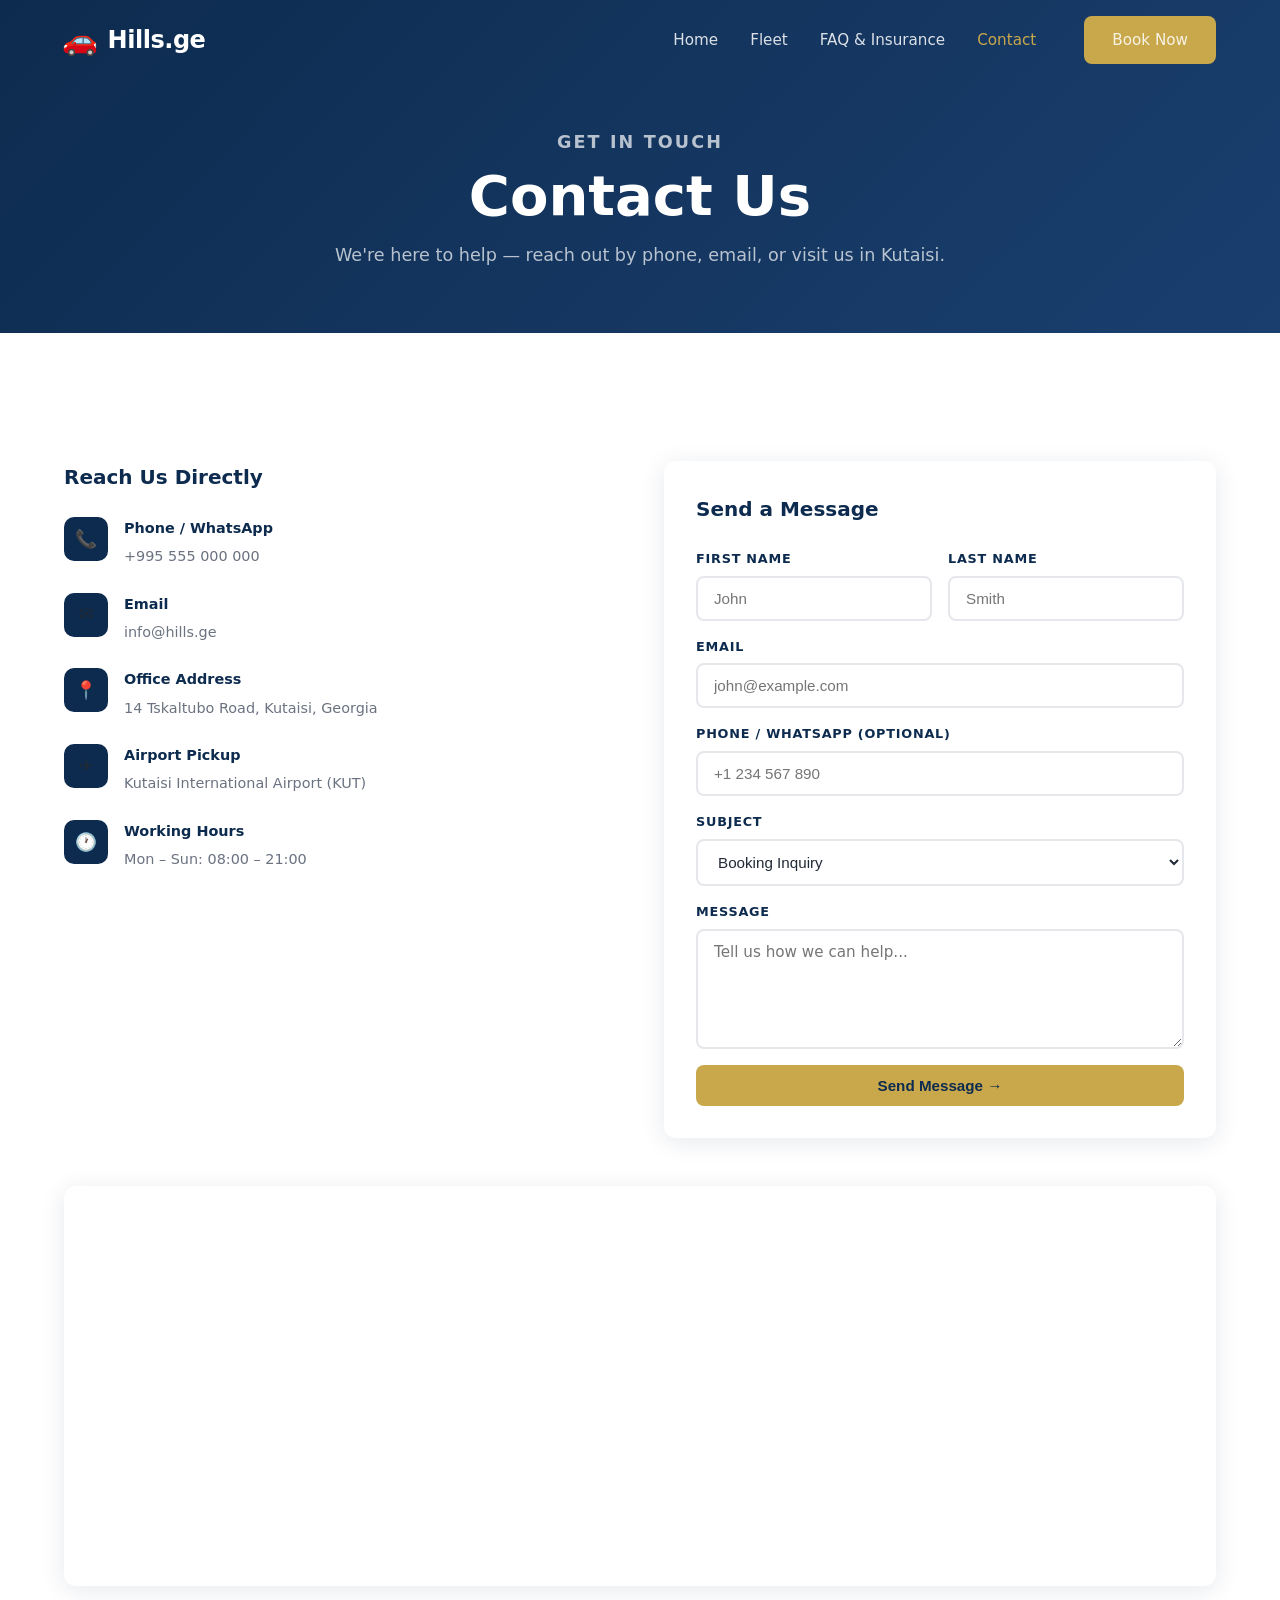
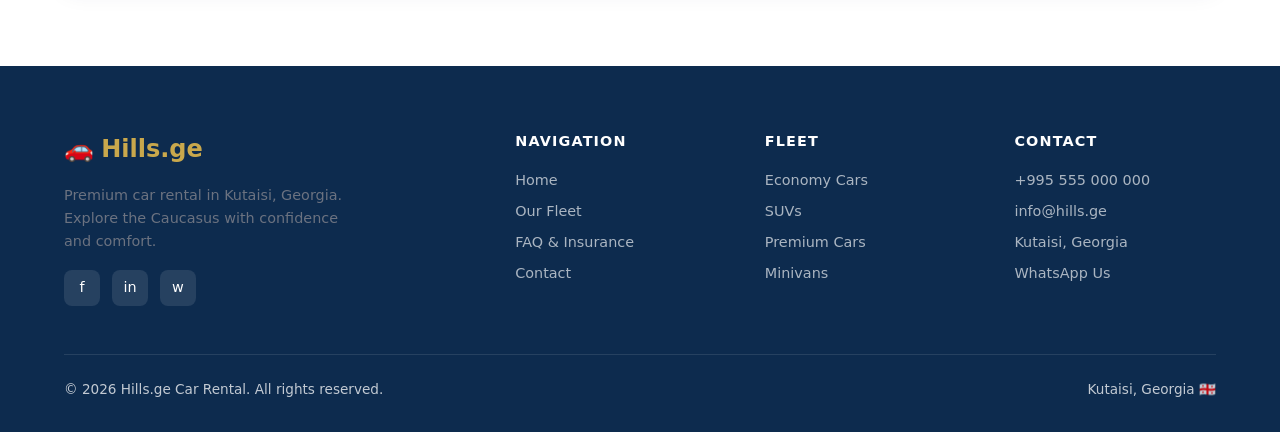
==== commit 6a937352: "Fix logo text" ====
--- a/contact.html
+++ b/contact.html
@@ -14,7 +14,7 @@
   <div class="container">
     <a href="index.html" class="logo">
       <span class="logo-icon">🚗</span>
-      Hills<span>.ge</span>
+      Hills.ge
     </a>
     <ul class="nav-links">
       <li><a href="index.html">Home</a></li>
@@ -148,7 +148,7 @@
   <div class="container">
     <div class="footer-grid">
       <div class="footer-brand">
-        <a href="index.html" class="logo">🚗 <span class="logo-text">Hills<span class="logo-dot">.ge</span></span></a>
+        <a href="index.html" class="logo">🚗 <span class="logo-text">Hills.ge</span></a>
         <p>Premium car rental in Kutaisi, Georgia. Explore the Caucasus with confidence and comfort.</p>
         <div class="social-links mt-2">
           <a href="#" class="social-link" aria-label="Facebook">f</a>
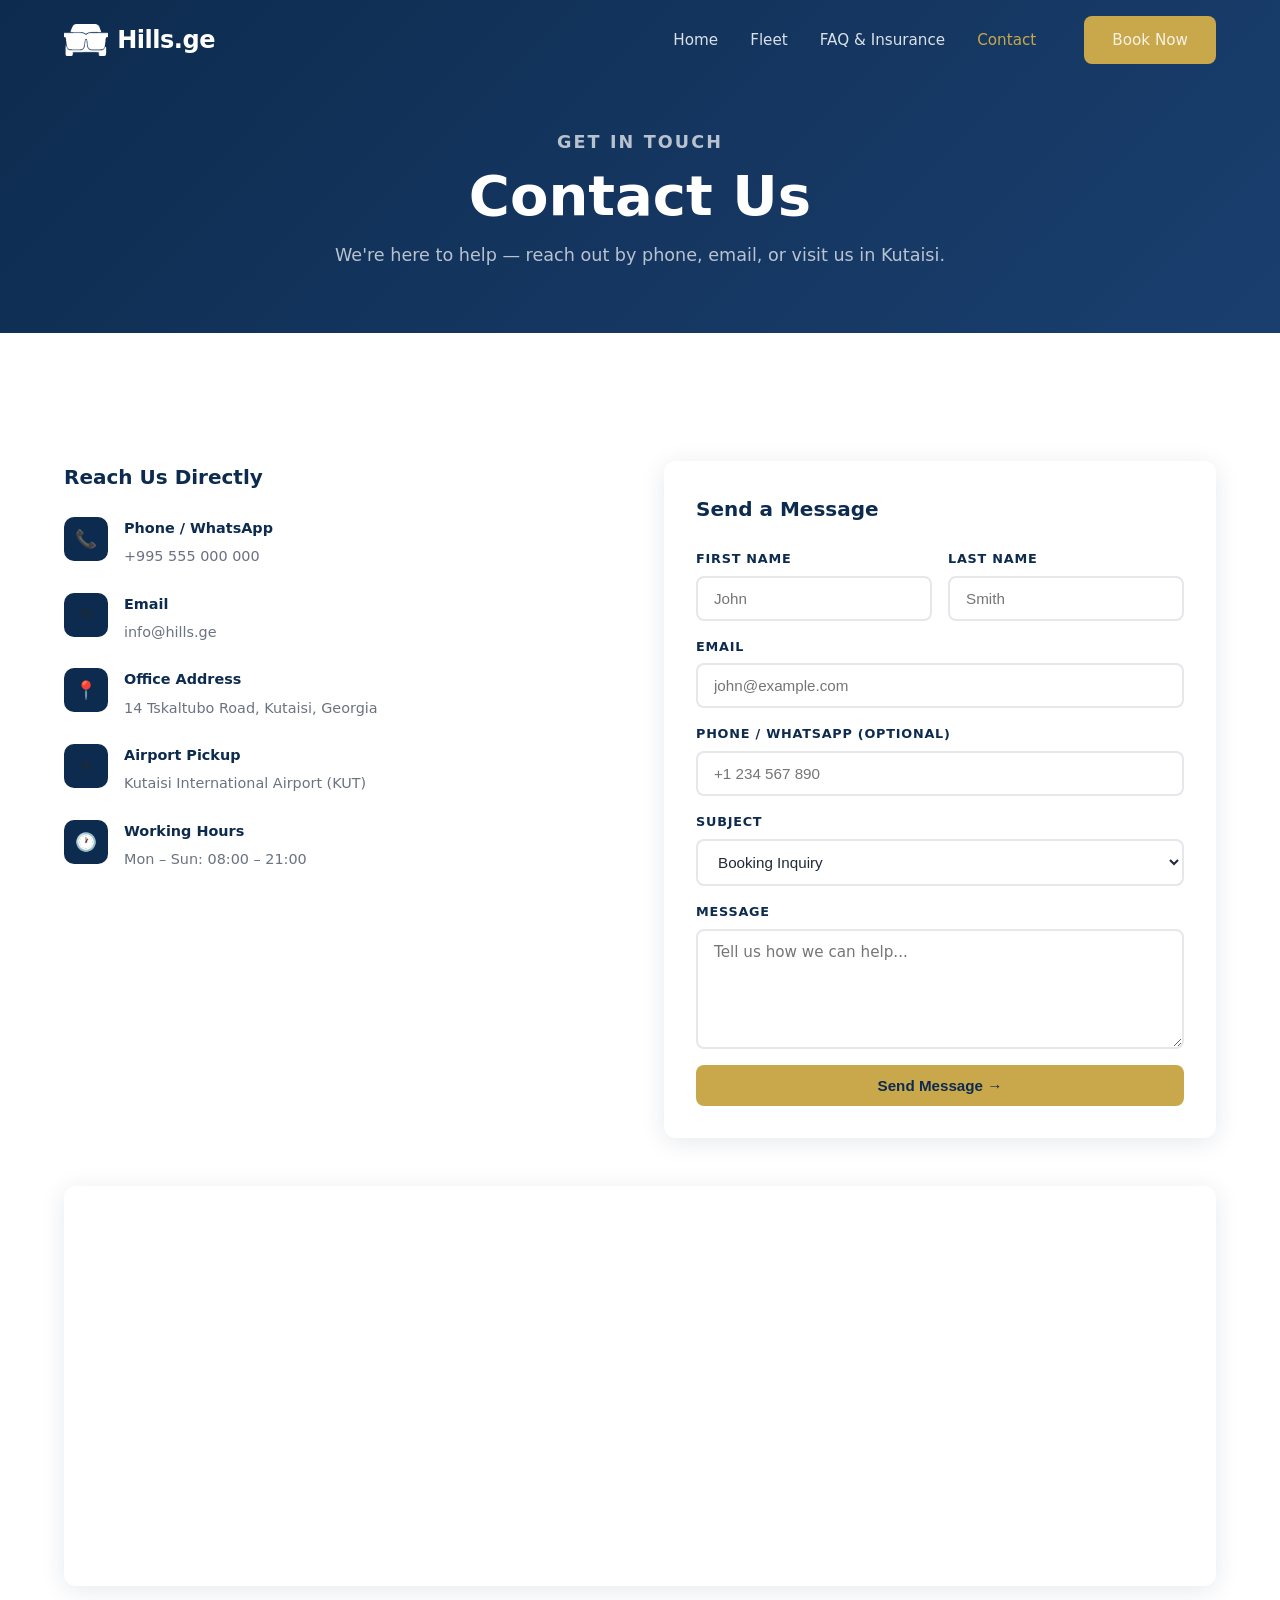
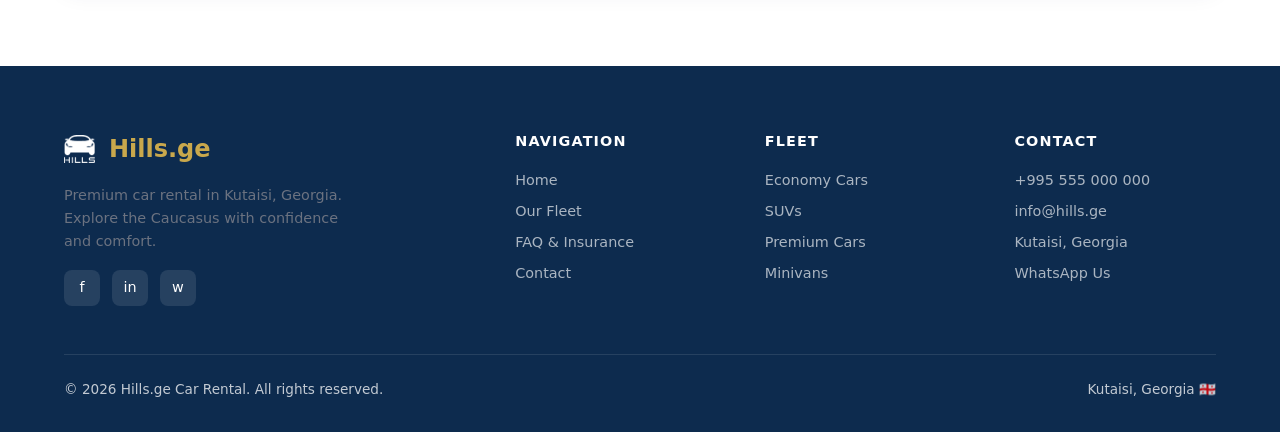
==== commit 9831b8d7: "Replace car emoji with car-icon1.png" ====
--- a/contact.html
+++ b/contact.html
@@ -13,7 +13,7 @@
 <nav class="navbar scrolled">
   <div class="container">
     <a href="index.html" class="logo">
-      <span class="logo-icon">🚗</span>
+      <img src="images/car-icon.png" alt="" style="height:32px;width:auto;filter:brightness(0) invert(1);"/>
       Hills.ge
     </a>
     <ul class="nav-links">
@@ -148,7 +148,7 @@
   <div class="container">
     <div class="footer-grid">
       <div class="footer-brand">
-        <a href="index.html" class="logo">🚗 <span class="logo-text">Hills.ge</span></a>
+        <a href="index.html" class="logo"><img src="images/car-icon1.png" alt="" style="height:28px;width:auto;vertical-align:middle;filter:brightness(0) invert(1);margin-right:6px;"/><span class="logo-text">Hills.ge</span></a>
         <p>Premium car rental in Kutaisi, Georgia. Explore the Caucasus with confidence and comfort.</p>
         <div class="social-links mt-2">
           <a href="#" class="social-link" aria-label="Facebook">f</a>
